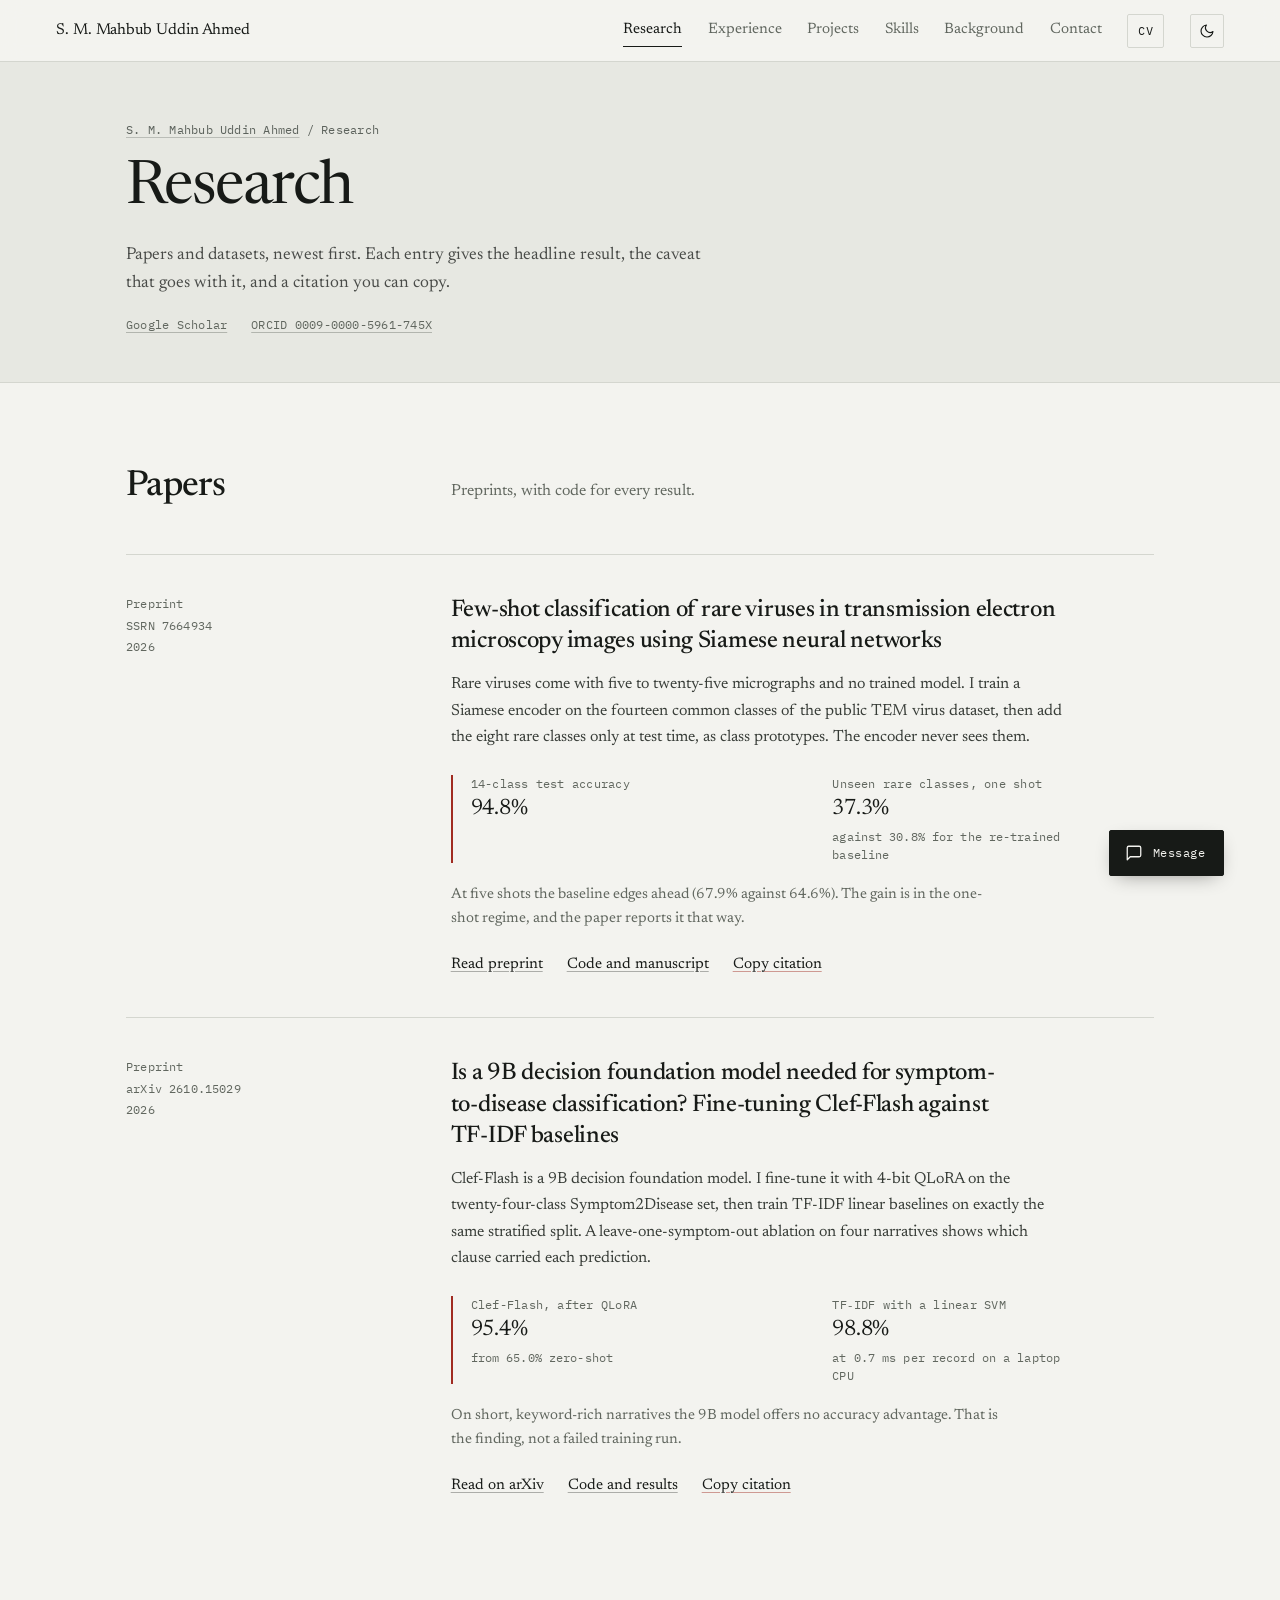
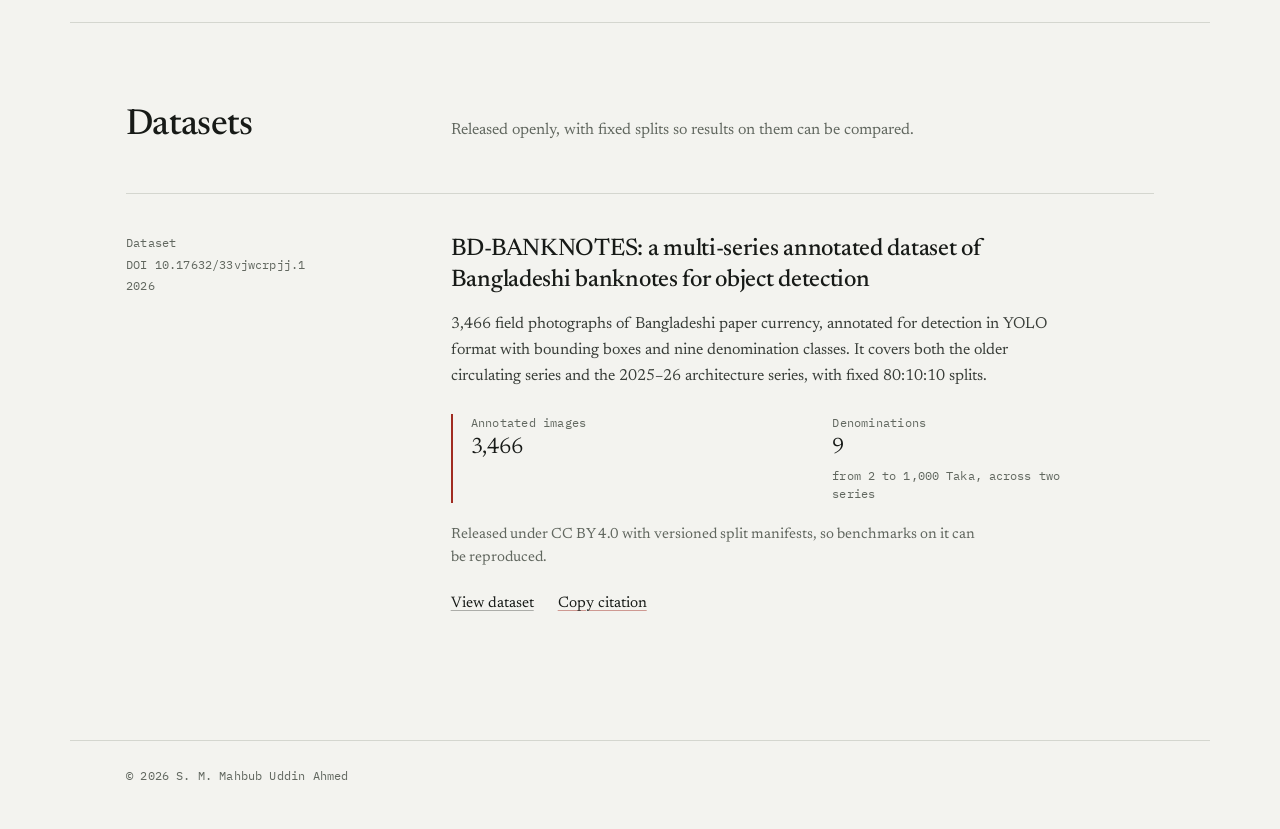
==== research.html @ ad5ef92a "Move full research and projects to their own pages The homepage now shows each research entry as a t" ====
<!DOCTYPE html>
<html lang="en">
<head>
  <meta charset="UTF-8">
  <meta name="viewport" content="width=device-width, initial-scale=1">
  <title>Research — S. M. Mahbub Uddin Ahmed</title>
  <meta name="description" content="Papers and datasets by S. M. Mahbub Uddin Ahmed: few-shot virus classification, foundation models against simple baselines, and the BD-BANKNOTES dataset.">
  <meta name="theme-color" content="#f3f3ef">
  <script>
    // Set the theme before first paint so there is no flash of the wrong one.
    (function () {
      var theme = 'light';
      try {
        var stored = localStorage.getItem('theme');
        theme = stored || (window.matchMedia('(prefers-color-scheme: dark)').matches ? 'dark' : 'light');
      } catch (e) { /* storage blocked: keep light */ }
      document.documentElement.setAttribute('data-theme', theme);
      var meta = document.querySelector('meta[name="theme-color"]');
      if (meta) meta.setAttribute('content', theme === 'dark' ? '#121513' : '#f3f3ef');
    })();
  </script>
  <meta property="og:type" content="website">
  <meta property="og:title" content="Research — S. M. Mahbub Uddin Ahmed">
  <meta property="og:description" content="Papers and datasets by S. M. Mahbub Uddin Ahmed: few-shot virus classification, foundation models against simple baselines, and the BD-BANKNOTES dataset.">
  <meta property="og:image" content="about-pic.jpg">
  <link rel="icon" href="favicon.svg" type="image/svg+xml">
  <link rel="preconnect" href="https://fonts.googleapis.com">
  <link rel="preconnect" href="https://fonts.gstatic.com" crossorigin>
  <link href="https://fonts.googleapis.com/css2?family=IBM+Plex+Mono:wght@400;500&family=Newsreader:ital,opsz,wght@0,6..72,300..600;1,6..72,300..400&display=swap" rel="stylesheet">
  <link rel="stylesheet" href="styles.css?v=6">
  <script src="script.js?v=6" defer></script>
</head>
<body>
  <a class="skip-link" href="#main">Skip to content</a>

  <header class="topbar">
    <a class="wordmark" href="index.html">S. M. Mahbub Uddin Ahmed</a>
    <div class="topbar-right">
      <nav class="nav" aria-label="Sections">
        <a class="nav-link is-active" href="research.html" aria-current="page">Research</a>
        <a class="nav-link" href="index.html#experience">Experience</a>
        <a class="nav-link" href="projects.html">Projects</a>
        <a class="nav-link" href="index.html#skills">Skills</a>
        <a class="nav-link" href="index.html#background">Background</a>
        <a class="nav-link" href="index.html#contact">Contact</a>
      </nav>
      <a class="nav-cv" href="S-M-Mahbub-Uddin-Ahmed-CV.pdf" target="_blank" rel="noopener">CV</a>
      <button class="theme-toggle" type="button" aria-label="Switch to dark theme" title="Switch to dark theme">
        <svg class="icon icon-moon" viewBox="0 0 24 24" width="16" height="16" fill="none" stroke="currentColor" stroke-width="1.7" stroke-linecap="round" stroke-linejoin="round" aria-hidden="true">
          <path d="M21 12.79A9 9 0 1 1 11.21 3 7 7 0 0 0 21 12.79z"></path>
        </svg>
        <svg class="icon icon-sun" viewBox="0 0 24 24" width="16" height="16" fill="none" stroke="currentColor" stroke-width="1.7" stroke-linecap="round" stroke-linejoin="round" aria-hidden="true">
          <circle cx="12" cy="12" r="4"></circle>
          <path d="M12 2v2M12 20v2M4.93 4.93l1.41 1.41M17.66 17.66l1.41 1.41M2 12h2M20 12h2M6.34 17.66l-1.41 1.41M19.07 4.93l-1.41 1.41"></path>
        </svg>
      </button>
    </div>
  </header>
  <main id="main">
    <header class="page-head">
      <div class="page-head-inner">
        <p class="page-crumb"><a href="index.html">S. M. Mahbub Uddin Ahmed</a> / Research</p>
        <h1 class="page-title">Research</h1>
        <p class="page-lede">
          Papers and datasets, newest first. Each entry gives the headline result, the caveat that
          goes with it, and a citation you can copy.
        </p>
        <p class="section-links">
          <a href="https://scholar.google.com/citations?user=9v4JzRoAAAAJ&amp;hl=en" target="_blank" rel="noopener">Google Scholar</a>
          <a href="https://orcid.org/0009-0000-5961-745X" target="_blank" rel="noopener">ORCID 0009-0000-5961-745X</a>
        </p>
      </div>
    </header>

    <section class="section" id="papers">
      <div class="section-head">
        <h2>Papers</h2>
        <p class="section-note">Preprints, with code for every result.</p>
      </div>

      <ol class="papers">
        <li class="paper">
          <div class="paper-meta">
            <span>Preprint</span>
            <span>SSRN 7664934</span>
            <span>2026</span>
          </div>
          <div class="paper-body">
            <h3 class="paper-title">
              <a href="https://papers.ssrn.com/sol3/papers.cfm?abstract_id=7664934" target="_blank" rel="noopener">
                Few-shot classification of rare viruses in transmission electron microscopy images using Siamese neural networks
              </a>
            </h3>
            <p class="paper-abs">
              Rare viruses come with five to twenty-five micrographs and no trained model. I train a
              Siamese encoder on the fourteen common classes of the public TEM virus dataset, then add
              the eight rare classes only at test time, as class prototypes. The encoder never sees them.
            </p>
            <dl class="paper-findings">
              <div>
                <dt>14-class test accuracy</dt>
                <dd>94.8%</dd>
              </div>
              <div>
                <dt>Unseen rare classes, one shot</dt>
                <dd>37.3% <span>against 30.8% for the re-trained baseline</span></dd>
              </div>
            </dl>
            <p class="paper-note">
              At five shots the baseline edges ahead (67.9% against 64.6%). The gain is in the
              one-shot regime, and the paper reports it that way.
            </p>
            <div class="paper-links">
              <a href="https://papers.ssrn.com/sol3/papers.cfm?abstract_id=7664934" target="_blank" rel="noopener">Read preprint</a>
              <a href="https://github.com/hrid0yyy/tem-virus-siamese-fewshot" target="_blank" rel="noopener">Code and manuscript</a>
              <button type="button" class="copy-btn" data-cite="Ahmed, S. M. M. U. (2026). Few-shot classification of rare viruses in transmission electron microscopy images using Siamese neural networks [Preprint]. SSRN 7664934. https://papers.ssrn.com/sol3/papers.cfm?abstract_id=7664934">Copy citation</button>
            </div>
          </div>
        </li>

        <li class="paper">
          <div class="paper-meta">
            <span>Preprint</span>
            <span>arXiv 2610.15029</span>
            <span>2026</span>
          </div>
          <div class="paper-body">
            <h3 class="paper-title">
              <a href="https://arxiv.org/abs/2610.15029" target="_blank" rel="noopener">
                Is a 9B decision foundation model needed for symptom-to-disease classification? Fine-tuning Clef-Flash against TF&#8209;IDF baselines
              </a>
            </h3>
            <p class="paper-abs">
              Clef-Flash is a 9B decision foundation model. I fine-tune it with 4-bit QLoRA on the
              twenty-four-class Symptom2Disease set, then train TF&#8209;IDF linear baselines on exactly the
              same stratified split. A leave-one-symptom-out ablation on four narratives shows which
              clause carried each prediction.
            </p>
            <dl class="paper-findings">
              <div>
                <dt>Clef-Flash, after QLoRA</dt>
                <dd>95.4% <span>from 65.0% zero-shot</span></dd>
              </div>
              <div>
                <dt>TF&#8209;IDF with a linear SVM</dt>
                <dd>98.8% <span>at 0.7 ms per record on a laptop CPU</span></dd>
              </div>
            </dl>
            <p class="paper-note">
              On short, keyword-rich narratives the 9B model offers no accuracy advantage. That is the
              finding, not a failed training run.
            </p>
            <div class="paper-links">
              <a href="https://arxiv.org/abs/2610.15029" target="_blank" rel="noopener">Read on arXiv</a>
              <a href="https://github.com/hrid0yyy/clef-clinical-triage" target="_blank" rel="noopener">Code and results</a>
              <button type="button" class="copy-btn" data-cite="Ahmed, S. M. M. U. (2026). Is a 9B Decision Foundation Model Needed for Symptom-to-Disease Classification? Fine-Tuning Clef-Flash Against TF-IDF Baselines (arXiv:2610.15029). arXiv. https://arxiv.org/abs/2610.15029">Copy citation</button>
            </div>
          </div>
        </li>
      </ol>
    </section>

    <section class="section" id="datasets">
      <div class="section-head">
        <h2>Datasets</h2>
        <p class="section-note">Released openly, with fixed splits so results on them can be compared.</p>
      </div>

      <ol class="papers">
        <li class="paper">
          <div class="paper-meta">
            <span>Dataset</span>
            <span>DOI 10.17632/33vjwcrpjj.1</span>
            <span>2026</span>
          </div>
          <div class="paper-body">
            <h3 class="paper-title">
              <a href="https://data.mendeley.com/datasets/33vjwcrpjj/1" target="_blank" rel="noopener">
                BD-BANKNOTES: a multi-series annotated dataset of Bangladeshi banknotes for object detection
              </a>
            </h3>
            <p class="paper-abs">
              3,466 field photographs of Bangladeshi paper currency, annotated for detection in YOLO
              format with bounding boxes and nine denomination classes. It covers both the older
              circulating series and the 2025–26 architecture series, with fixed 80:10:10 splits.
            </p>
            <dl class="paper-findings">
              <div>
                <dt>Annotated images</dt>
                <dd>3,466</dd>
              </div>
              <div>
                <dt>Denominations</dt>
                <dd>9 <span>from 2 to 1,000 Taka, across two series</span></dd>
              </div>
            </dl>
            <p class="paper-note">
              Released under CC BY 4.0 with versioned split manifests, so benchmarks on it can be
              reproduced.
            </p>
            <div class="paper-links">
              <a href="https://data.mendeley.com/datasets/33vjwcrpjj/1" target="_blank" rel="noopener">View dataset</a>
              <button type="button" class="copy-btn" data-cite="Ahmed, S. M. M. U., Chowdhury, M. A., &amp; Riyan, T. I. (2026). BD-BANKNOTES: A Multi-Series Annotated Dataset of Bangladeshi Banknotes for Object Detection (Version 1) [Data set]. Mendeley Data. https://doi.org/10.17632/33vjwcrpjj.1">Copy citation</button>
            </div>
          </div>
        </li>
      </ol>
    </section>
  </main>

  <footer class="footer">
    <p>&copy; <span id="year">2026</span> S. M. Mahbub Uddin Ahmed</p>
  </footer>

  <a class="fab" href="index.html#contact" aria-label="Send a message: go to the contact form">
    <svg viewBox="0 0 24 24" width="18" height="18" fill="none" stroke="currentColor" stroke-width="1.7" stroke-linecap="round" stroke-linejoin="round" aria-hidden="true">
      <path d="M21 15a2 2 0 0 1-2 2H7l-4 4V5a2 2 0 0 1 2-2h14a2 2 0 0 1 2 2z"></path>
    </svg>
    <span class="fab-label">Message</span>
  </a>
</body>
</html>
---- styles.css ----
/* ---------------------------------------------------------------
   S. M. Mahbub Uddin Ahmed — instrument plate
   Two registers: the dark plate (instrument) and paper (notebook).
   --------------------------------------------------------------- */

:root {
  --paper: #f3f3ef;
  --ink: #171a17;
  --ink-soft: #383d38;
  --ash: #61675f;
  --rule: #d4d6cf;
  --accent: #a02b21;
  --ok: #2c6b3f;
  --hero: #e7e8e2;
  --hero-ink: #171a17;
  --hero-ash: #5c625c;
  --hero-rule: rgba(23, 26, 23, 0.18);

  --serif: "Newsreader", "Iowan Old Style", Georgia, serif;
  --mono: "IBM Plex Mono", ui-monospace, "SFMono-Regular", Menlo, monospace;

  --max: 1140px;
  --gutter: clamp(20px, 5vw, 56px);
  --measure: 68ch;
}

/* Dark: the page becomes the plate, the hero a slightly raised panel of it. */
:root[data-theme="dark"] {
  --paper: #0c0e0d;
  --ink: #e8eae4;
  --ink-soft: #c1c6bf;
  --ash: #949b92;
  --rule: #272c29;
  --accent: #d76a5c;
  --ok: #77c191;
  --hero: #141816;
  --hero-ink: #edefe8;
  --hero-ash: #9aa197;
  --hero-rule: rgba(237, 239, 232, 0.2);
}

*,
*::before,
*::after { box-sizing: border-box; }

html {
  -webkit-text-size-adjust: 100%;
  scroll-behavior: smooth;
  scroll-padding-top: 84px;
}

body {
  margin: 0;
  background: var(--paper);
  color: var(--ink);
  font-family: var(--serif);
  font-optical-sizing: auto;
  font-size: 18px;
  line-height: 1.6;
  -webkit-font-smoothing: antialiased;
  text-rendering: optimizeLegibility;
}

h1, h2, h3, p, dl, dd, dt, figure, ul, ol, li { margin: 0; padding: 0; }
ul, ol { list-style: none; }
img { display: block; max-width: 100%; height: auto; }

a {
  color: inherit;
  text-decoration-line: underline;
  text-decoration-thickness: 1px;
  text-underline-offset: 0.22em;
  text-decoration-color: color-mix(in srgb, currentColor 32%, transparent);
  transition: color 140ms ease, text-decoration-color 140ms ease;
}
a:hover { text-decoration-color: currentColor; }

:focus-visible {
  outline: 2px solid var(--accent);
  outline-offset: 3px;
  border-radius: 2px;
}

.skip-link {
  position: absolute;
  left: -9999px;
  top: 0;
  z-index: 100;
  background: var(--ink);
  color: var(--paper);
  padding: 10px 16px;
  text-decoration: none;
}
.skip-link:focus { left: 12px; top: 12px; }

/* ---------------------------------------------------------------
   Top bar
   --------------------------------------------------------------- */

.topbar {
  position: sticky;
  top: 0;
  z-index: 40;
  display: flex;
  align-items: center;
  justify-content: space-between;
  gap: 24px;
  padding: 0 var(--gutter);
  height: 62px;
  background: color-mix(in srgb, var(--paper) 88%, transparent);
  -webkit-backdrop-filter: blur(10px);
  backdrop-filter: blur(10px);
  border-bottom: 1px solid var(--rule);
}

.topbar-right {
  display: flex;
  align-items: center;
  gap: clamp(14px, 2vw, 26px);
  min-width: 0;
}

.theme-toggle {
  display: inline-flex;
  align-items: center;
  justify-content: center;
  flex: none;
  width: 34px;
  height: 34px;
  padding: 0;
  background: transparent;
  border: 1px solid var(--rule);
  border-radius: 2px;
  color: var(--ink);
  cursor: pointer;
  transition: border-color 140ms ease, color 140ms ease, background-color 140ms ease;
}
.theme-toggle:hover {
  border-color: var(--ink);
  background: color-mix(in srgb, var(--ink) 6%, transparent);
}
.theme-toggle .icon-sun { display: none; }
:root[data-theme="dark"] .theme-toggle .icon-sun { display: block; }
:root[data-theme="dark"] .theme-toggle .icon-moon { display: none; }

.wordmark {
  font-size: 0.98rem;
  letter-spacing: -0.005em;
  text-decoration: none;
  white-space: nowrap;
}
.wordmark:hover { color: var(--accent); }

.nav {
  display: flex;
  gap: clamp(14px, 2vw, 28px);
  overflow-x: auto;
  scrollbar-width: none;
}
.nav::-webkit-scrollbar { display: none; }

.nav-link {
  font-size: 0.94rem;
  text-decoration: none;
  color: var(--ash);
  white-space: nowrap;
  padding: 4px 0;
  box-shadow: inset 0 -1px 0 transparent;
}
.nav-link:hover { color: var(--ink); }
.nav-link.is-active {
  color: var(--ink);
  box-shadow: inset 0 -1px 0 var(--ink);
}

.nav-cv {
  display: inline-flex;
  align-items: center;
  height: 34px;
  padding: 0 10px;
  font-family: var(--mono);
  flex: none;
  font-size: 0.72rem;
  letter-spacing: 0.04em;
  line-height: 1;
  color: var(--ink);
  text-decoration: none;
  white-space: nowrap;
  border: 1px solid var(--rule);
  border-radius: 2px;
}
.nav-cv:hover { border-color: var(--ink); color: var(--ink); }

/* ---------------------------------------------------------------
   Plate (hero)
   --------------------------------------------------------------- */

.plate {
  position: relative;
  background: var(--hero);
  color: var(--hero-ink);
  border-bottom: 1px solid var(--rule);
  overflow: hidden;
  isolation: isolate;
}

.plate::before {
  content: "";
  position: absolute;
  inset: 0;
  z-index: -1;
  background-image: url("data:image/svg+xml,%3Csvg xmlns='http://www.w3.org/2000/svg' width='180' height='180'%3E%3Cfilter id='n'%3E%3CfeTurbulence type='fractalNoise' baseFrequency='0.85' numOctaves='3' stitchTiles='stitch'/%3E%3C/filter%3E%3Crect width='180' height='180' filter='url(%23n)' opacity='0.4'/%3E%3C/svg%3E");
  opacity: 0.055;
  pointer-events: none;
}

.plate-inner {
  max-width: var(--max);
  margin: 0 auto;
  padding: clamp(40px, 5.2vw, 68px) var(--gutter) clamp(40px, 5vw, 60px);
  display: grid;
  grid-template-columns: minmax(0, 1fr) minmax(240px, 330px);
  gap: clamp(32px, 5vw, 72px);
  align-items: start;
}

.plate-kicker {
  font-size: 0.95rem;
  color: var(--hero-ash);
  margin-bottom: clamp(18px, 2.4vw, 26px);
}

.plate-name {
  font-size: clamp(2.55rem, 6.2vw, 4.9rem);
  font-weight: 400;
  line-height: 0.97;
  letter-spacing: -0.028em;
  text-wrap: balance;
  max-width: 15ch;
}

.plate-lede {
  margin-top: clamp(22px, 2.6vw, 30px);
  font-size: clamp(1.02rem, 1.35vw, 1.16rem);
  line-height: 1.62;
  color: color-mix(in srgb, var(--hero-ink) 76%, var(--hero));
  max-width: 46ch;
}

.plate-tags {
  display: flex;
  flex-wrap: wrap;
  gap: 8px;
  margin-top: clamp(26px, 3vw, 34px);
}

.plate-tags span,
.plate-tags li {
  font-family: var(--mono);
  font-size: 0.72rem;
  line-height: 1.4;
  letter-spacing: 0.02em;
  color: var(--hero-ash);
  border: 1px solid var(--hero-rule);
  border-radius: 2px;
  padding: 5px 10px;
}

.plate-figure img {
  width: 100%;
  aspect-ratio: 4 / 5;
  object-fit: cover;
  object-position: center 18%;
  filter: contrast(1.03);
  border: 1px solid var(--hero-rule);
}

.plate-figure figcaption {
  display: grid;
  gap: 2px;
  margin-top: 12px;
  font-family: var(--mono);
  font-size: 0.72rem;
  line-height: 1.65;
  letter-spacing: 0.015em;
  color: var(--hero-ash);
}

/* ---------------------------------------------------------------
   Page head (research.html, projects.html)
   --------------------------------------------------------------- */

.page-head {
  background: var(--hero);
  color: var(--hero-ink);
  border-bottom: 1px solid var(--rule);
}

.page-head-inner {
  max-width: var(--max);
  margin: 0 auto;
  padding: clamp(36px, 4.6vw, 60px) var(--gutter) clamp(32px, 4vw, 48px);
}

.page-crumb {
  font-family: var(--mono);
  font-size: 0.72rem;
  letter-spacing: 0.02em;
  color: var(--hero-ash);
  margin-bottom: clamp(14px, 2vw, 20px);
}
.page-crumb a { color: inherit; }
.page-crumb a:hover { color: var(--hero-ink); }

.page-title {
  font-size: clamp(2.3rem, 5.2vw, 3.8rem);
  font-weight: 400;
  line-height: 1;
  letter-spacing: -0.026em;
}

.page-lede {
  margin-top: clamp(16px, 2vw, 22px);
  font-size: clamp(1.02rem, 1.35vw, 1.12rem);
  line-height: 1.62;
  color: color-mix(in srgb, var(--hero-ink) 76%, var(--hero));
  max-width: 58ch;
}

.page-head .section-links { margin-top: 18px; }

/* ---------------------------------------------------------------
   Section scaffolding
   --------------------------------------------------------------- */

.section {
  max-width: var(--max);
  margin: 0 auto;
  padding: clamp(52px, 6.5vw, 84px) var(--gutter);
}

.section + .section { border-top: 1px solid var(--rule); }

.section-head {
  display: grid;
  grid-template-columns: minmax(0, 0.28fr) minmax(0, 0.72fr);
  gap: clamp(16px, 4vw, 64px);
  align-items: baseline;
  margin-bottom: clamp(28px, 4vw, 48px);
}

.section-head h2 {
  font-size: clamp(1.65rem, 2.8vw, 2.3rem);
  font-weight: 500;
  letter-spacing: -0.018em;
  line-height: 1.1;
}

.section-note {
  color: var(--ash);
  font-size: 1rem;
  line-height: 1.62;
  max-width: 54ch;
}

.section-links {
  display: flex;
  flex-wrap: wrap;
  gap: 6px 24px;
}

.section-links a {
  font-family: var(--mono);
  font-size: 0.72rem;
  letter-spacing: 0.02em;
  color: var(--ash);
  text-decoration-color: color-mix(in srgb, currentColor 40%, transparent);
}
.section-links a:hover { color: var(--ink); }

/* ---------------------------------------------------------------
   Research
   --------------------------------------------------------------- */

.papers > li {
  display: grid;
  grid-template-columns: minmax(0, 0.28fr) minmax(0, 0.72fr);
  gap: clamp(16px, 4vw, 64px);
  padding: clamp(26px, 3.4vw, 40px) 0;
  border-top: 1px solid var(--rule);
}

.paper-meta {
  display: grid;
  gap: 3px;
  align-content: start;
  font-family: var(--mono);
  font-size: 0.72rem;
  line-height: 1.6;
  color: var(--ash);
  letter-spacing: 0.015em;
}

.paper-title {
  font-size: clamp(1.24rem, 1.9vw, 1.5rem);
  font-weight: 500;
  line-height: 1.3;
  letter-spacing: -0.012em;
  max-width: 44ch;
  text-wrap: pretty;
}

.paper-title a { text-decoration-color: transparent; }
.paper-title a:hover { color: var(--accent); text-decoration-color: currentColor; }

.paper-abs {
  margin-top: 14px;
  font-size: 1rem;
  line-height: 1.65;
  color: var(--ink-soft);
  max-width: var(--measure);
  text-wrap: pretty;
}

.paper-findings {
  display: grid;
  grid-template-columns: repeat(2, minmax(0, 1fr));
  gap: 20px 40px;
  margin-top: 24px;
  padding-left: 18px;
  border-left: 2px solid var(--accent);
}

.paper-findings dt {
  font-family: var(--mono);
  font-size: 0.72rem;
  letter-spacing: 0.02em;
  line-height: 1.5;
  color: var(--ash);
  margin-bottom: 4px;
}

.paper-findings dd {
  font-size: 1.4rem;
  line-height: 1.2;
  letter-spacing: -0.01em;
  font-variant-numeric: tabular-nums;
}

.paper-findings dd span {
  display: block;
  margin-top: 5px;
  font-family: var(--mono);
  font-size: 0.72rem;
  letter-spacing: 0.01em;
  line-height: 1.55;
  color: var(--ash);
  max-width: 36ch;
}

.paper-note {
  margin-top: 20px;
  font-size: 0.92rem;
  line-height: 1.62;
  color: var(--ash);
  max-width: 62ch;
  text-wrap: pretty;
}

.paper-links {
  display: flex;
  flex-wrap: wrap;
  align-items: baseline;
  gap: 10px 24px;
  margin-top: 22px;
}

.paper-links a,
.copy-btn {
  font-size: 0.95rem;
  color: var(--ink);
}

.copy-btn {
  font-family: var(--serif);
  background: none;
  border: 0;
  padding: 0;
  cursor: pointer;
  text-decoration-line: underline;
  text-decoration-thickness: 1px;
  text-decoration-color: color-mix(in srgb, var(--accent) 45%, transparent);
  text-underline-offset: 0.22em;
}
.copy-btn:hover { color: var(--accent); }
.copy-btn[data-done="true"] { color: var(--accent); text-decoration-color: var(--accent); }

/* Compact entries on the homepage: title and one headline result. */
.papers > li.paper-compact { padding: clamp(20px, 2.6vw, 28px) 0; }

.paper-key {
  margin-top: 10px;
  font-size: 0.99rem;
  line-height: 1.6;
  color: var(--ink-soft);
  max-width: 62ch;
  padding-left: 14px;
  border-left: 2px solid var(--accent);
  text-wrap: pretty;
}

/* "All research" / "All projects" link closing a homepage section. */
.section-more {
  display: grid;
  grid-template-columns: minmax(0, 0.28fr) minmax(0, 0.72fr);
  gap: clamp(16px, 4vw, 64px);
  padding-top: clamp(20px, 2.6vw, 28px);
  border-top: 1px solid var(--rule);
}

.section-more a {
  grid-column: 2;
  justify-self: start;
  font-size: 1rem;
  color: var(--ink);
  text-decoration-color: color-mix(in srgb, var(--accent) 45%, transparent);
}
.section-more a::after { content: " \2192"; }
.section-more a:hover { color: var(--accent); text-decoration-color: var(--accent); }

/* ---------------------------------------------------------------
   Projects
   --------------------------------------------------------------- */

.work > li {
  display: grid;
  grid-template-columns: minmax(0, 0.28fr) minmax(0, 0.72fr);
  gap: clamp(16px, 4vw, 64px);
  padding: clamp(22px, 2.6vw, 30px) 0;
  border-top: 1px solid var(--rule);
}

.work-kind {
  font-family: var(--mono);
  font-size: 0.72rem;
  line-height: 1.6;
  letter-spacing: 0.015em;
  color: var(--ash);
  padding-top: 5px;
}

.work-body h3 {
  font-size: clamp(1.15rem, 1.7vw, 1.35rem);
  font-weight: 500;
  letter-spacing: -0.01em;
  line-height: 1.3;
}

.work-body h3 a { text-decoration-color: transparent; }
.work-body h3 a:hover { color: var(--accent); text-decoration-color: currentColor; }

.work-desc {
  margin-top: 8px;
  font-size: 0.99rem;
  line-height: 1.62;
  color: var(--ink-soft);
  max-width: 62ch;
}

.work-org {
  margin-top: 3px;
  font-size: 0.98rem;
  line-height: 1.5;
  color: var(--ink-soft);
}

.work-list {
  display: grid;
  gap: 7px;
  margin-top: 14px;
  max-width: 62ch;
}

.work-list li {
  position: relative;
  padding-left: 17px;
  font-size: 0.99rem;
  line-height: 1.6;
  color: var(--ink-soft);
}

.work-list li::before {
  content: "";
  position: absolute;
  left: 0;
  top: 0.72em;
  width: 6px;
  height: 1px;
  background: var(--accent);
}

.work-note {
  margin-top: 14px;
  font-size: 0.92rem;
  line-height: 1.6;
  color: var(--ash);
  max-width: 62ch;
}

.work-stack {
  margin-top: 12px;
  font-family: var(--mono);
  font-size: 0.72rem;
  letter-spacing: 0.015em;
  color: var(--ash);
}

.work-link {
  display: inline-block;
  margin-top: 12px;
  font-size: 0.92rem;
  color: var(--ink);
  text-decoration-color: color-mix(in srgb, currentColor 34%, transparent);
}
.work-link:hover { color: var(--accent); }

/* ---------------------------------------------------------------
   Skills spec sheet
   --------------------------------------------------------------- */

.spec { border-top: 1px solid var(--ink); }

.spec-row {
  display: grid;
  grid-template-columns: minmax(0, 0.28fr) minmax(0, 0.72fr);
  gap: clamp(16px, 4vw, 64px);
  padding: 16px 0;
  border-bottom: 1px solid var(--rule);
}

.spec-label {
  font-family: var(--mono);
  font-size: 0.72rem;
  letter-spacing: 0.02em;
  color: var(--ash);
  padding-top: 4px;
}

.spec-items {
  font-size: 1.06rem;
  line-height: 1.6;
}

/* ---------------------------------------------------------------
   Background records
   --------------------------------------------------------------- */

.records {
  display: grid;
  grid-template-columns: repeat(auto-fit, minmax(240px, 1fr));
  gap: clamp(24px, 4vw, 56px);
}

.record {
  border-top: 2px solid var(--ink);
  padding-top: 16px;
}

.record h3 {
  font-family: var(--mono);
  font-size: 0.72rem;
  font-weight: 400;
  letter-spacing: 0.02em;
  color: var(--ash);
  margin-bottom: 12px;
}

.record p {
  font-size: 1rem;
  line-height: 1.62;
  color: var(--ink-soft);
}

.record strong {
  font-weight: 500;
  color: var(--ink);
}

.record-note {
  margin-top: 10px;
  font-size: 0.93rem;
  color: var(--ash);
}

/* ---------------------------------------------------------------
   Contact
   --------------------------------------------------------------- */

.contact {
  display: grid;
  grid-template-columns: minmax(0, 1fr) minmax(0, 1fr);
  gap: clamp(32px, 5vw, 72px);
  align-items: start;
}

.mail {
  display: inline-block;
  font-size: clamp(1.35rem, 2.4vw, 1.75rem);
  letter-spacing: -0.012em;
  line-height: 1.25;
  text-decoration-color: color-mix(in srgb, var(--accent) 45%, transparent);
  overflow-wrap: anywhere;
}
.mail:hover { color: var(--accent); text-decoration-color: var(--accent); }

.socials {
  display: flex;
  flex-wrap: wrap;
  gap: 6px 22px;
  margin-top: 26px;
}

.socials a {
  font-size: 0.95rem;
  color: var(--ink-soft);
}
.socials a:hover { color: var(--accent); }

.contact-form {
  display: grid;
  gap: 22px;
  padding-top: 4px;
}

.field {
  display: grid;
  grid-template-columns: 96px minmax(0, 1fr);
  align-items: start;
  gap: 4px 16px;
}

.field label {
  font-family: var(--mono);
  font-size: 0.72rem;
  letter-spacing: 0.02em;
  line-height: 1.5;
  color: var(--ash);
  padding-top: 9px;
}

.field input,
.field textarea {
  font-family: var(--serif);
  font-size: 1rem;
  color: var(--ink);
  background: transparent;
  border: 0;
  border-bottom: 1px solid var(--rule);
  border-radius: 0;
  padding: 5px 0 4px;
  width: 100%;
  transition: border-color 140ms ease;
}

.field textarea {
  resize: vertical;
  min-height: 108px;
  border: 1px solid var(--rule);
  padding: 10px 12px;
}
.field textarea:focus { border-color: var(--ink); }

.field input:focus,
.field textarea:focus {
  outline: none;
  border-bottom-color: var(--ink);
}

.field input:focus-visible,
.field textarea:focus-visible {
  outline: 2px solid var(--accent);
  outline-offset: 4px;
}

.field input:user-invalid { border-bottom-color: var(--accent); }
.field textarea:user-invalid { border-color: var(--accent); }

.form-foot {
  display: flex;
  align-items: center;
  gap: 18px;
  flex-wrap: wrap;
}

.btn {
  font-family: var(--serif);
  font-size: 0.98rem;
  color: var(--paper);
  background: var(--ink);
  border: 1px solid var(--ink);
  border-radius: 2px;
  padding: 11px 22px;
  cursor: pointer;
  transition: background-color 140ms ease, border-color 140ms ease;
}
.btn:hover { background: var(--accent); border-color: var(--accent); }
.btn[disabled] { opacity: 0.55; cursor: progress; }

.form-status {
  font-size: 0.9rem;
  color: var(--ash);
}
.form-status[data-state="ok"] { color: var(--ok); }
.form-status[data-state="error"] { color: var(--accent); }

/* ---------------------------------------------------------------
   Footer
   --------------------------------------------------------------- */

.footer {
  max-width: var(--max);
  margin: 0 auto;
  padding: 26px var(--gutter) 44px;
  border-top: 1px solid var(--rule);
  display: flex;
  justify-content: space-between;
  gap: 12px 32px;
  flex-wrap: wrap;
  font-family: var(--mono);
  font-size: 0.72rem;
  letter-spacing: 0.015em;
  color: var(--ash);
}

/* ---------------------------------------------------------------
   Floating message button
   --------------------------------------------------------------- */

.fab {
  position: fixed;
  right: max(var(--gutter), env(safe-area-inset-right));
  bottom: max(24px, calc(env(safe-area-inset-bottom) + 12px));
  z-index: 30;
  display: inline-flex;
  align-items: center;
  gap: 10px;
  height: 46px;
  padding: 0 18px 0 15px;
  font-family: var(--mono);
  font-size: 0.75rem;
  letter-spacing: 0.04em;
  line-height: 1;
  color: var(--paper);
  background: var(--ink);
  border: 1px solid var(--ink);
  border-radius: 2px;
  text-decoration: none;
  box-shadow: 0 6px 20px -8px rgba(0, 0, 0, 0.45);
  transition: background-color 160ms ease, border-color 160ms ease, color 160ms ease,
              opacity 220ms ease, transform 220ms ease, visibility 0s linear 0s;
}
.fab svg { flex: none; }
.fab:hover {
  color: var(--paper);
  background: var(--accent);
  border-color: var(--accent);
}
.fab:active { transform: translateY(1px); }
.fab:focus-visible { outline-offset: 4px; }

/* Out of the way while the contact form itself is on screen. */
.fab.is-hidden {
  opacity: 0;
  transform: translateY(12px);
  visibility: hidden;
  pointer-events: none;
  transition: opacity 220ms ease, transform 220ms ease, visibility 0s linear 220ms;
}

/* ---------------------------------------------------------------
   Reveal (only when motion is allowed)
   --------------------------------------------------------------- */

.reveal { opacity: 0; transform: translateY(10px); }
.reveal.is-in {
  opacity: 1;
  transform: none;
  transition: opacity 620ms cubic-bezier(0.22, 0.61, 0.36, 1),
              transform 620ms cubic-bezier(0.22, 0.61, 0.36, 1);
}

/* ---------------------------------------------------------------
   Responsive
   --------------------------------------------------------------- */

/* Compact header: name + CV + theme on one row, sections on a single
   swipeable row underneath. Kicks in before the full nav runs out of room. */
@media (max-width: 920px) {
  html { scroll-padding-top: 108px; }

  .topbar {
    display: grid;
    grid-template-columns: minmax(0, 1fr) auto auto;
    align-items: center;
    column-gap: 8px;
    row-gap: 4px;
    height: auto;
    padding-top: 10px;
    padding-bottom: 0;
  }
  .topbar-right { display: contents; }

  .wordmark {
    grid-column: 1;
    grid-row: 1;
    overflow: hidden;
    text-overflow: ellipsis;
  }
  .nav-cv { grid-column: 2; grid-row: 1; }
  .theme-toggle { grid-column: 3; grid-row: 1; }

  .nav {
    grid-column: 1 / -1;
    grid-row: 2;
    gap: 22px;
    margin-inline: calc(var(--gutter) * -1);
    padding: 4px var(--gutter) 8px;
    scroll-padding-inline: var(--gutter);
    -webkit-mask-image: linear-gradient(to right, transparent 0, #000 var(--gutter), #000 calc(100% - var(--gutter)), transparent 100%);
    mask-image: linear-gradient(to right, transparent 0, #000 var(--gutter), #000 calc(100% - var(--gutter)), transparent 100%);
  }
  .nav-link { font-size: 0.9rem; padding: 4px 0; }
}

@media (max-width: 900px) {
  .plate-inner { grid-template-columns: minmax(0, 1fr) minmax(200px, 260px); }
  .plate-name { max-width: 18ch; }
  .section-head { grid-template-columns: 1fr; gap: 10px; }
  .records { grid-template-columns: 1fr; gap: 28px; }
  .contact { grid-template-columns: 1fr; }
}

@media (max-width: 680px) {
  body { font-size: 17px; }

  .plate-inner { grid-template-columns: 1fr; }
  .plate-figure { width: 100%; max-width: 340px; }
  .plate-name { font-size: clamp(2.2rem, 11vw, 2.9rem); }

  .papers > li,
  .work > li,
  .section-more,
  .spec-row {
    grid-template-columns: 1fr;
    gap: 10px;
  }

  .papers > li { padding-block: 26px; }
  .papers > li.paper-compact { padding-block: 22px; }
  .section-more a { grid-column: 1; }
  .work > li { padding-right: 0; }

  .paper-findings { grid-template-columns: 1fr; gap: 14px; }
  .paper-findings dd { font-size: 1.25rem; }
  .work-kind { padding-top: 0; }
  .field { grid-template-columns: 1fr; gap: 2px; }
  .field label { padding-top: 0; }
  .contact-form { gap: 28px; }

  .footer { flex-direction: column; gap: 6px; padding-bottom: 96px; }

  /* Icon-only on phones so it never covers much of the text. */
  .fab {
    width: 50px;
    height: 50px;
    padding: 0;
    justify-content: center;
    bottom: max(18px, calc(env(safe-area-inset-bottom) + 10px));
  }
  .fab svg { width: 20px; height: 20px; }
  .fab-label {
    position: absolute;
    width: 1px;
    height: 1px;
    overflow: hidden;
    clip: rect(0 0 0 0);
    white-space: nowrap;
  }
}

@media (prefers-reduced-motion: reduce) {
  html { scroll-behavior: auto; }
  .reveal { opacity: 1; transform: none; }
  *, *::before, *::after {
    animation-duration: 0.01ms !important;
    transition-duration: 0.01ms !important;
  }
}
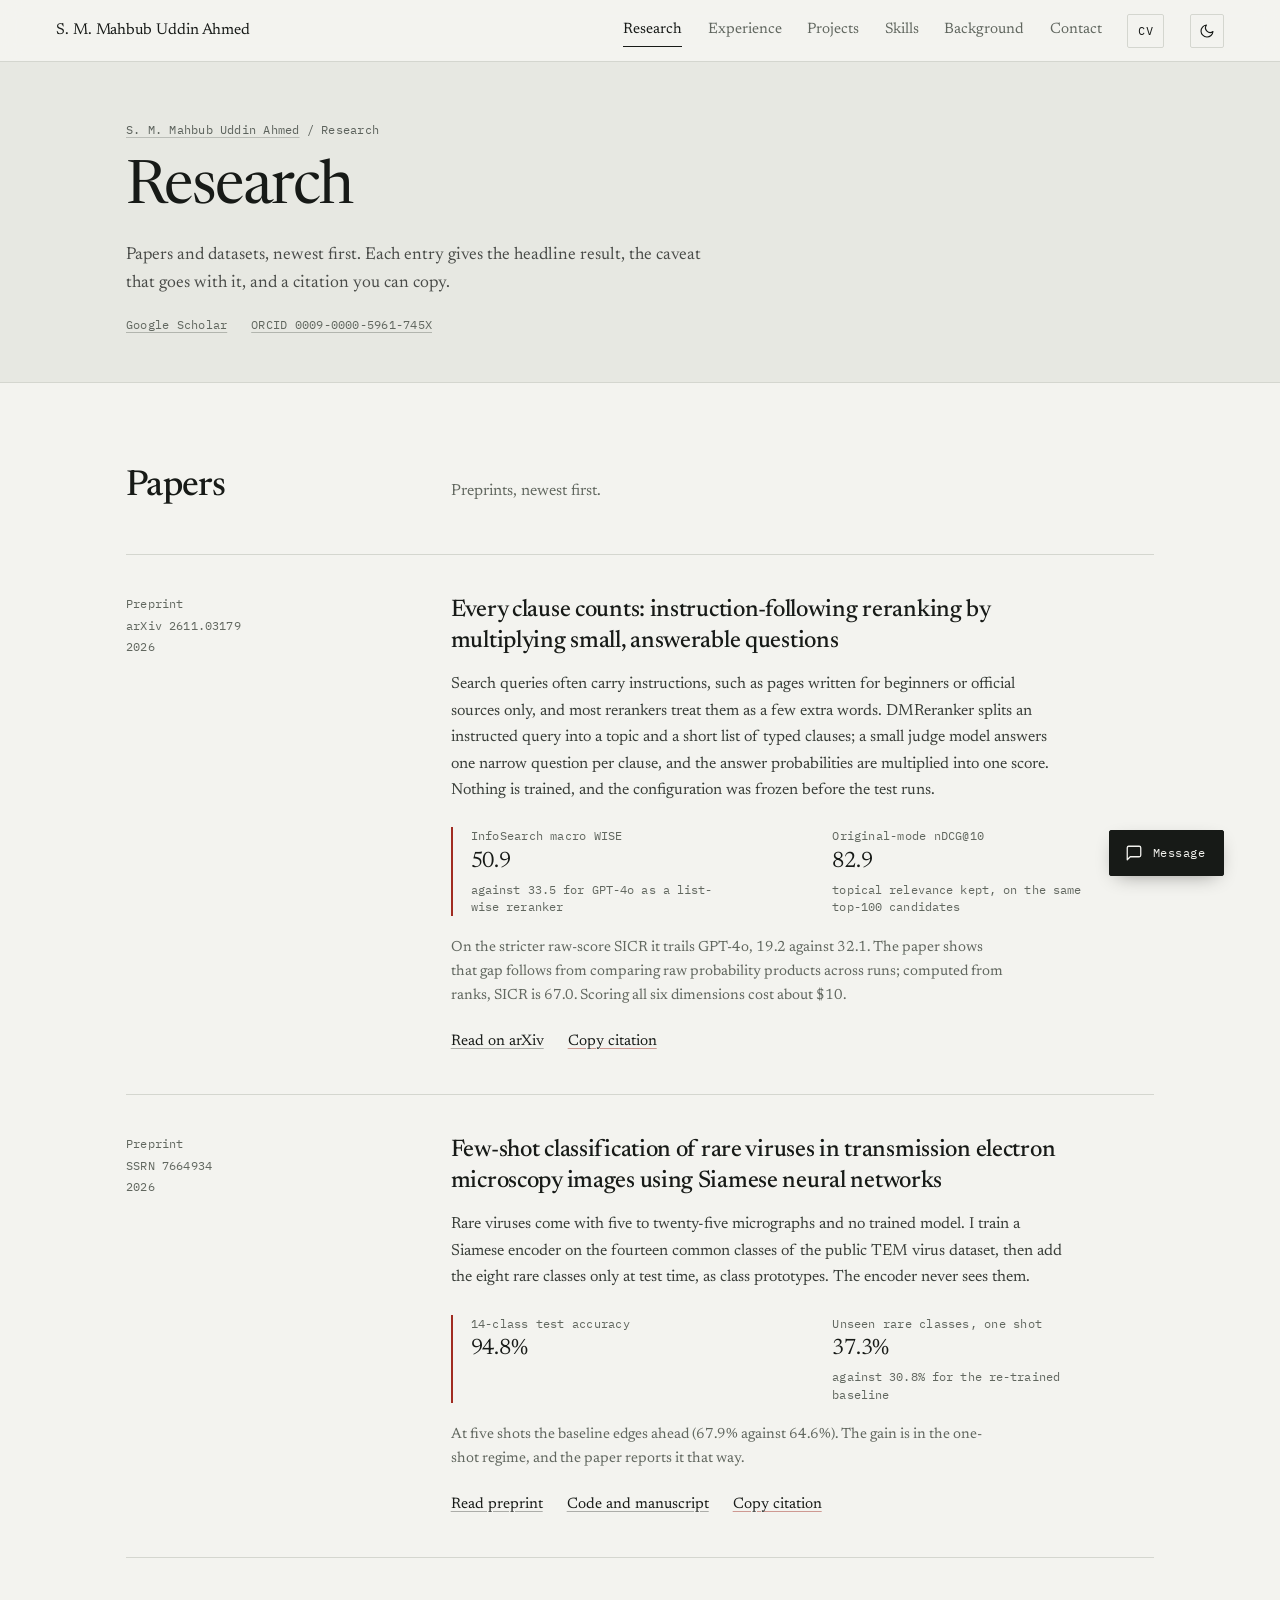
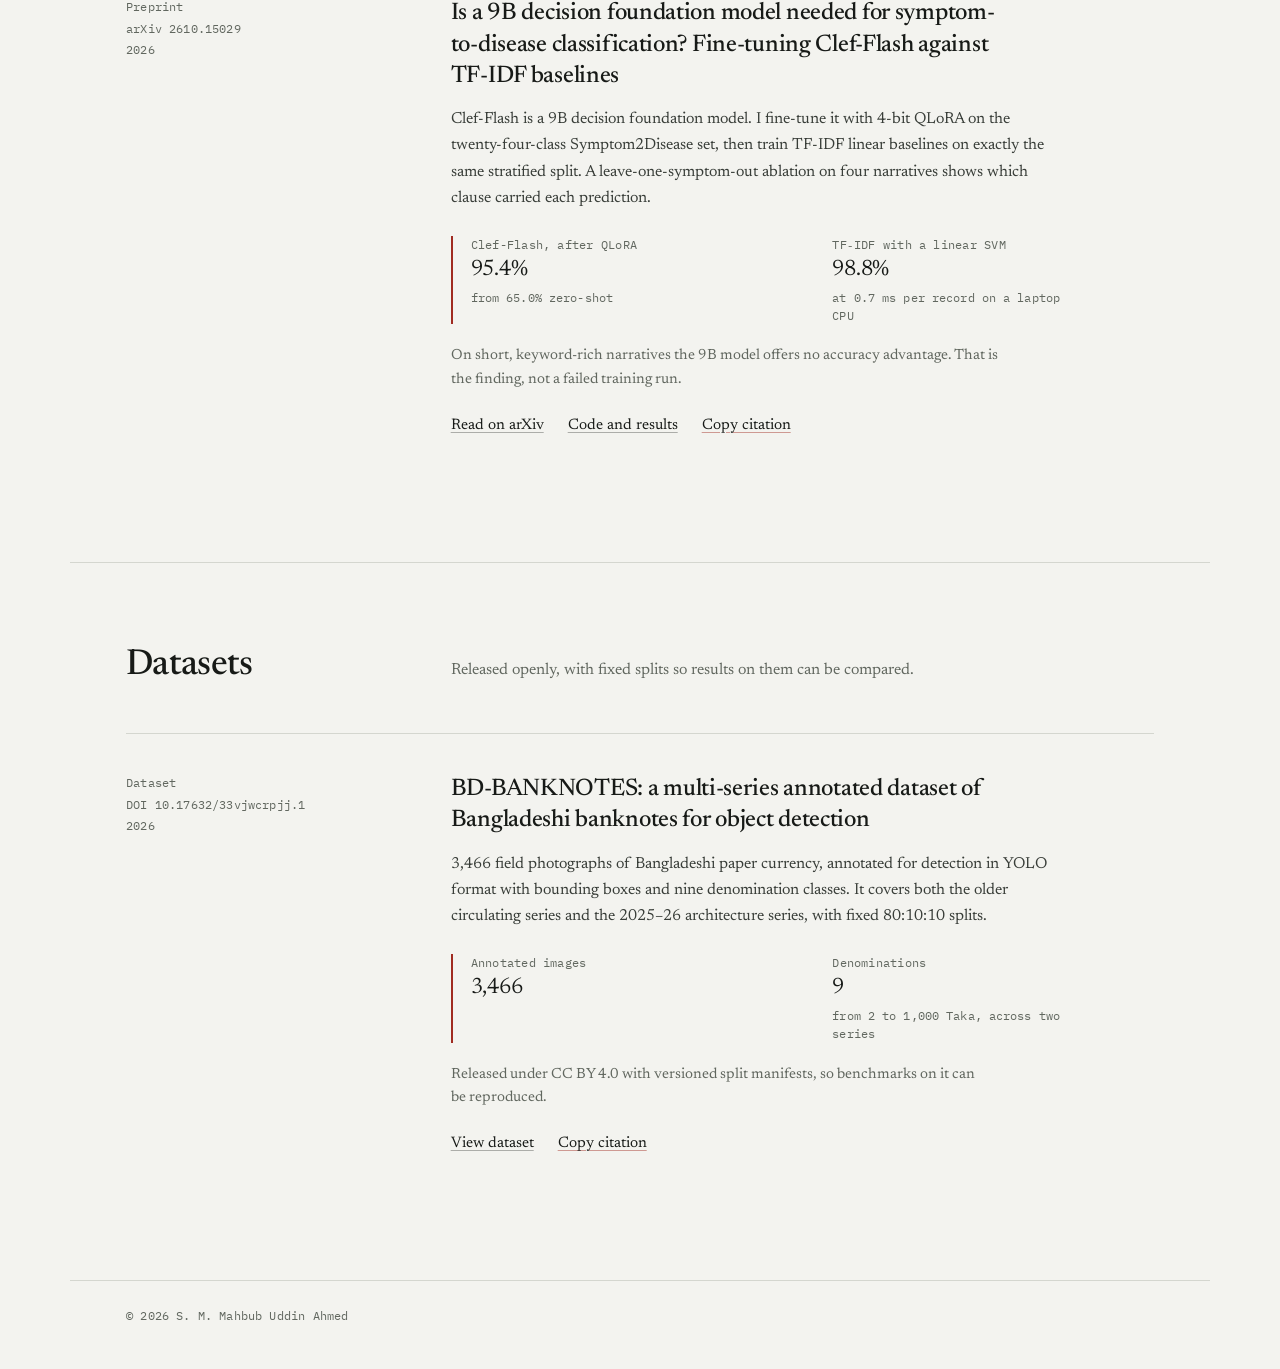
==== commit cff8d7b4: "Add the instruction-following reranking preprint (arXiv 2611.03179) research.html gets the full entr" ====
--- a/research.html
+++ b/research.html
@@ -75,10 +75,51 @@
     <section class="section" id="papers">
       <div class="section-head">
         <h2>Papers</h2>
-        <p class="section-note">Preprints, with code for every result.</p>
+        <p class="section-note">Preprints, newest first.</p>
       </div>
 
       <ol class="papers">
+        <li class="paper">
+          <div class="paper-meta">
+            <span>Preprint</span>
+            <span>arXiv 2611.03179</span>
+            <span>2026</span>
+          </div>
+          <div class="paper-body">
+            <h3 class="paper-title">
+              <a href="https://arxiv.org/abs/2611.03179" target="_blank" rel="noopener">
+                Every clause counts: instruction-following reranking by multiplying small, answerable questions
+              </a>
+            </h3>
+            <p class="paper-abs">
+              Search queries often carry instructions, such as pages written for beginners or official
+              sources only, and most rerankers treat them as a few extra words. DMReranker splits an
+              instructed query into a topic and a short list of typed clauses; a small judge model answers
+              one narrow question per clause, and the answer probabilities are multiplied into one score.
+              Nothing is trained, and the configuration was frozen before the test runs.
+            </p>
+            <dl class="paper-findings">
+              <div>
+                <dt>InfoSearch macro WISE</dt>
+                <dd>50.9 <span>against 33.5 for GPT-4o as a list-wise reranker</span></dd>
+              </div>
+              <div>
+                <dt>Original-mode nDCG@10</dt>
+                <dd>82.9 <span>topical relevance kept, on the same top-100 candidates</span></dd>
+              </div>
+            </dl>
+            <p class="paper-note">
+              On the stricter raw-score SICR it trails GPT-4o, 19.2 against 32.1. The paper shows that gap
+              follows from comparing raw probability products across runs; computed from ranks, SICR is
+              67.0. Scoring all six dimensions cost about $10.
+            </p>
+            <div class="paper-links">
+              <a href="https://arxiv.org/abs/2611.03179" target="_blank" rel="noopener">Read on arXiv</a>
+              <button type="button" class="copy-btn" data-cite="Ahmed, S. M. M. U., &amp; Musaddiq, A. A. (2026). Every Clause Counts: Instruction-Following Reranking by Multiplying Small, Answerable Questions (arXiv:2611.03179). arXiv. https://arxiv.org/abs/2611.03179">Copy citation</button>
+            </div>
+          </div>
+        </li>
+
         <li class="paper">
           <div class="paper-meta">
             <span>Preprint</span>
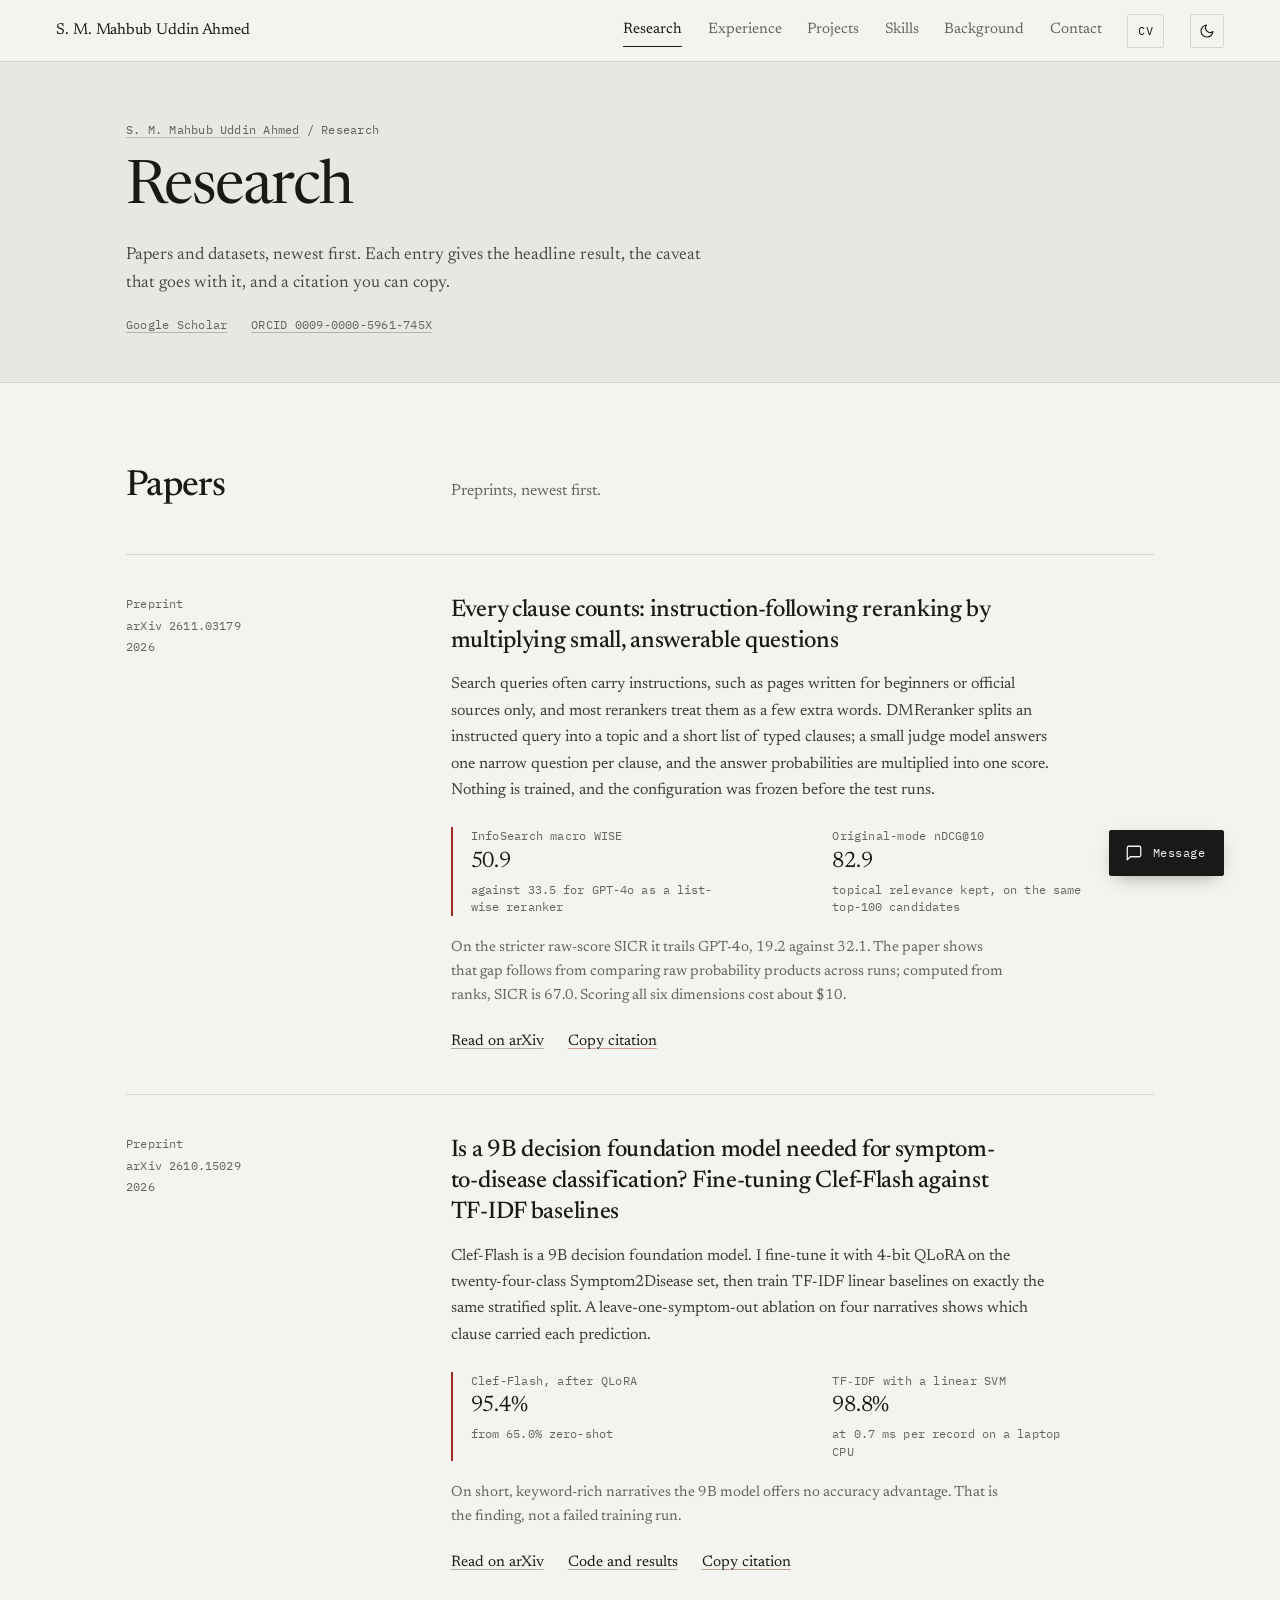
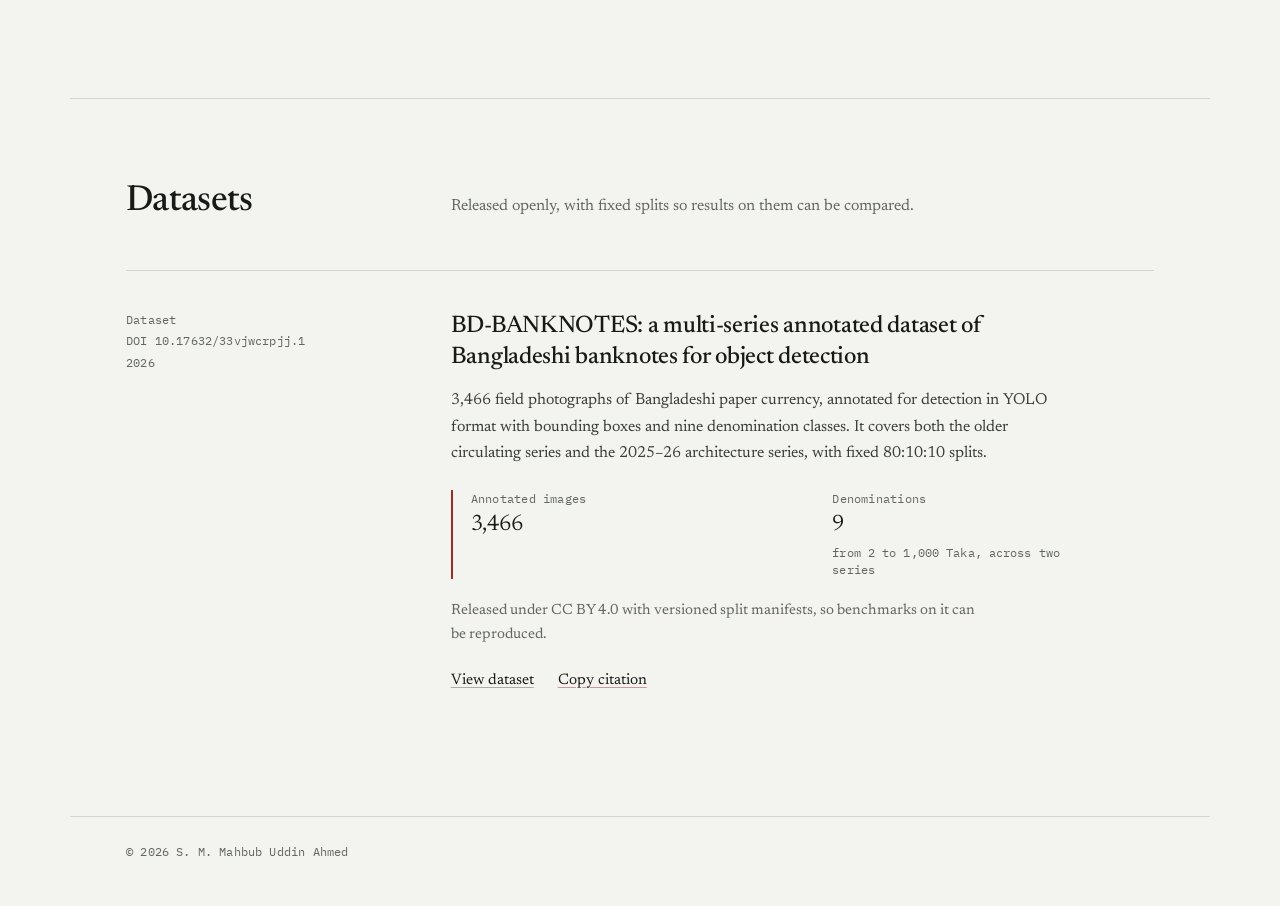
==== commit 6f705574: "Remove the few-shot TEM virus classification paper Drop "Few-shot classification of rare viruses in " ====
--- a/research.html
+++ b/research.html
@@ -4,7 +4,7 @@
   <meta charset="UTF-8">
   <meta name="viewport" content="width=device-width, initial-scale=1">
   <title>Research — S. M. Mahbub Uddin Ahmed</title>
-  <meta name="description" content="Papers and datasets by S. M. Mahbub Uddin Ahmed: few-shot virus classification, foundation models against simple baselines, and the BD-BANKNOTES dataset.">
+  <meta name="description" content="Papers and datasets by S. M. Mahbub Uddin Ahmed: instruction-following reranking, foundation models against simple baselines, and the BD-BANKNOTES dataset.">
   <meta name="theme-color" content="#f3f3ef">
   <script>
     // Set the theme before first paint so there is no flash of the wrong one.
@@ -21,7 +21,7 @@
   </script>
   <meta property="og:type" content="website">
   <meta property="og:title" content="Research — S. M. Mahbub Uddin Ahmed">
-  <meta property="og:description" content="Papers and datasets by S. M. Mahbub Uddin Ahmed: few-shot virus classification, foundation models against simple baselines, and the BD-BANKNOTES dataset.">
+  <meta property="og:description" content="Papers and datasets by S. M. Mahbub Uddin Ahmed: instruction-following reranking, foundation models against simple baselines, and the BD-BANKNOTES dataset.">
   <meta property="og:image" content="about-pic.jpg">
   <link rel="icon" href="favicon.svg" type="image/svg+xml">
   <link rel="preconnect" href="https://fonts.googleapis.com">
@@ -123,45 +123,6 @@
         <li class="paper">
           <div class="paper-meta">
             <span>Preprint</span>
-            <span>SSRN 7664934</span>
-            <span>2026</span>
-          </div>
-          <div class="paper-body">
-            <h3 class="paper-title">
-              <a href="https://papers.ssrn.com/sol3/papers.cfm?abstract_id=7664934" target="_blank" rel="noopener">
-                Few-shot classification of rare viruses in transmission electron microscopy images using Siamese neural networks
-              </a>
-            </h3>
-            <p class="paper-abs">
-              Rare viruses come with five to twenty-five micrographs and no trained model. I train a
-              Siamese encoder on the fourteen common classes of the public TEM virus dataset, then add
-              the eight rare classes only at test time, as class prototypes. The encoder never sees them.
-            </p>
-            <dl class="paper-findings">
-              <div>
-                <dt>14-class test accuracy</dt>
-                <dd>94.8%</dd>
-              </div>
-              <div>
-                <dt>Unseen rare classes, one shot</dt>
-                <dd>37.3% <span>against 30.8% for the re-trained baseline</span></dd>
-              </div>
-            </dl>
-            <p class="paper-note">
-              At five shots the baseline edges ahead (67.9% against 64.6%). The gain is in the
-              one-shot regime, and the paper reports it that way.
-            </p>
-            <div class="paper-links">
-              <a href="https://papers.ssrn.com/sol3/papers.cfm?abstract_id=7664934" target="_blank" rel="noopener">Read preprint</a>
-              <a href="https://github.com/hrid0yyy/tem-virus-siamese-fewshot" target="_blank" rel="noopener">Code and manuscript</a>
-              <button type="button" class="copy-btn" data-cite="Ahmed, S. M. M. U. (2026). Few-shot classification of rare viruses in transmission electron microscopy images using Siamese neural networks [Preprint]. SSRN 7664934. https://papers.ssrn.com/sol3/papers.cfm?abstract_id=7664934">Copy citation</button>
-            </div>
-          </div>
-        </li>
-
-        <li class="paper">
-          <div class="paper-meta">
-            <span>Preprint</span>
             <span>arXiv 2610.15029</span>
             <span>2026</span>
           </div>
